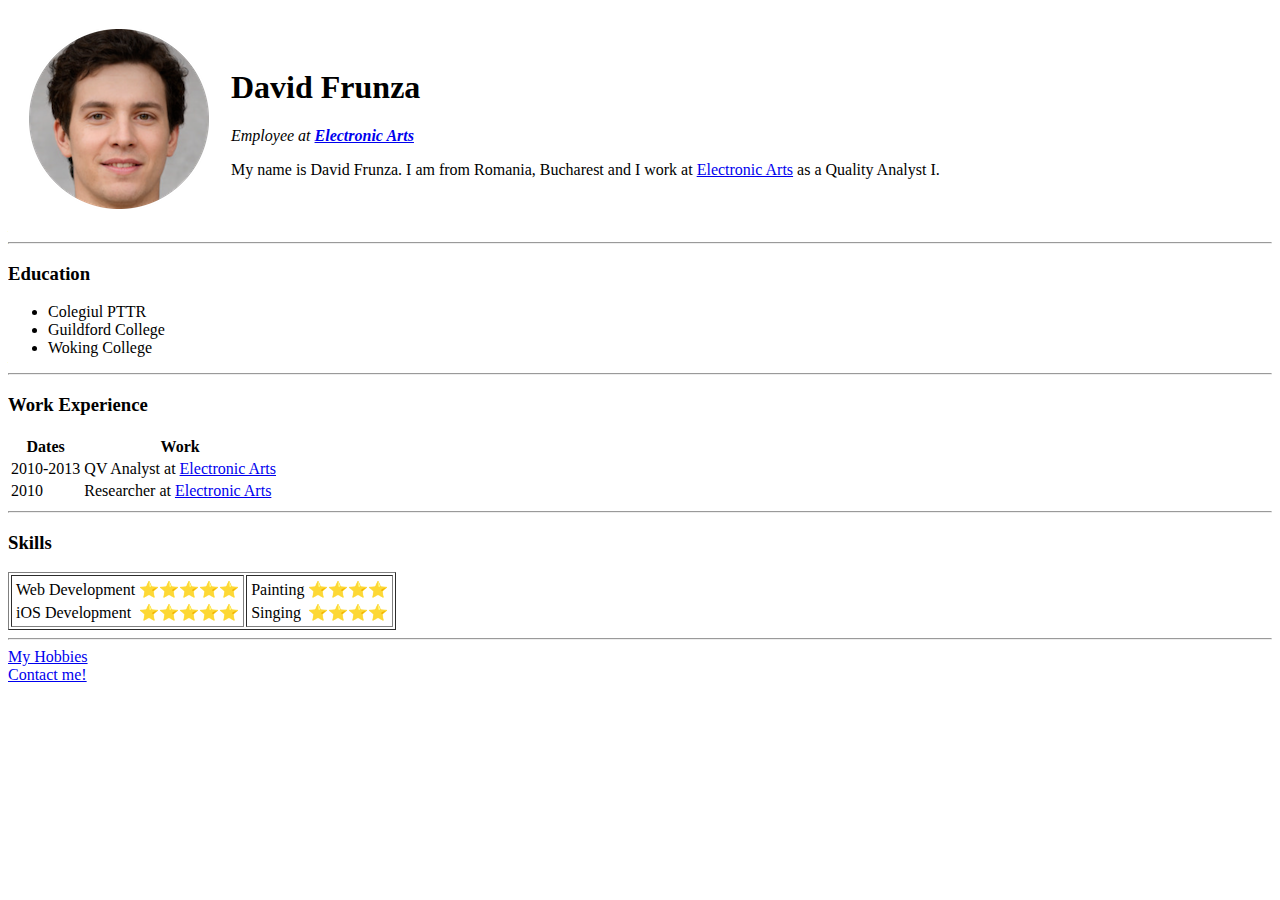
==== index.html @ 229c36d3 "Add initial CV website files" ====
<!DOCTYPE html>
<html>
  <head>
    <meta charset="UTF-8" />
    <title>David's Personal Site</title>
  </head>
  <body>
    <table cellspacing="20">
      <tr>
        <td>
          <img
            src="images/20 - fake-human-circle-img.png"
            alt="Poza de profil"
          />
        </td>
        <td>
          <h1>David Frunza</h1>
          <p>
            <em
              >Employee at
              <strong><a href="https://ea.com">Electronic Arts</a></strong></em
            >
          </p>
          <p>
            My name is David Frunza. I am from Romania, Bucharest and I work at
            <a href="https://ea.com">Electronic Arts</a> as a Quality Analyst I.
          </p>
        </td>
      </tr>
    </table>
    <hr />
    <h3>Education</h3>
    <ul>
      <li>Colegiul PTTR</li>
      <li>Guildford College</li>
      <li>Woking College</li>
    </ul>
    <hr />
    <h3>Work Experience</h3>
    <table>
      <thead>
        <tr>
          <th>Dates</th>
          <th>Work</th>
        </tr>
        <tr>
          <td>2010-2013</td>
          <td>QV Analyst at <a href="https://ea.com">Electronic Arts</a></td>
        </tr>
        <tr>
          <td>2010</td>
          <td>Researcher at <a href="https://ea.com">Electronic Arts</a></td>
        </tr>
      </thead>
    </table>
    <hr />
    <h3>Skills</h3>
    <table border="1">
      <tr>
        <td>
          <table>
            <tr>
              <td>Web Development</td>
              <td>⭐⭐⭐⭐⭐</td>
            </tr>
            <tr>
              <td>iOS Development</td>
              <td>⭐⭐⭐⭐⭐</td>
            </tr>
          </table>
        </td>
        <td>
          <table>
            <tr>
              <td>Painting</td>
              <td>⭐⭐⭐⭐</td>
            </tr>
            <tr>
              <td>Singing</td>
              <td>⭐⭐⭐⭐</td>
            </tr>
          </table>
        </td>
      </tr>
    </table>
    <hr />
    <a href="hobbies.html">My Hobbies</a>
    <br />
    <a href="contact.html">Contact me!</a>
  </body>
</html>
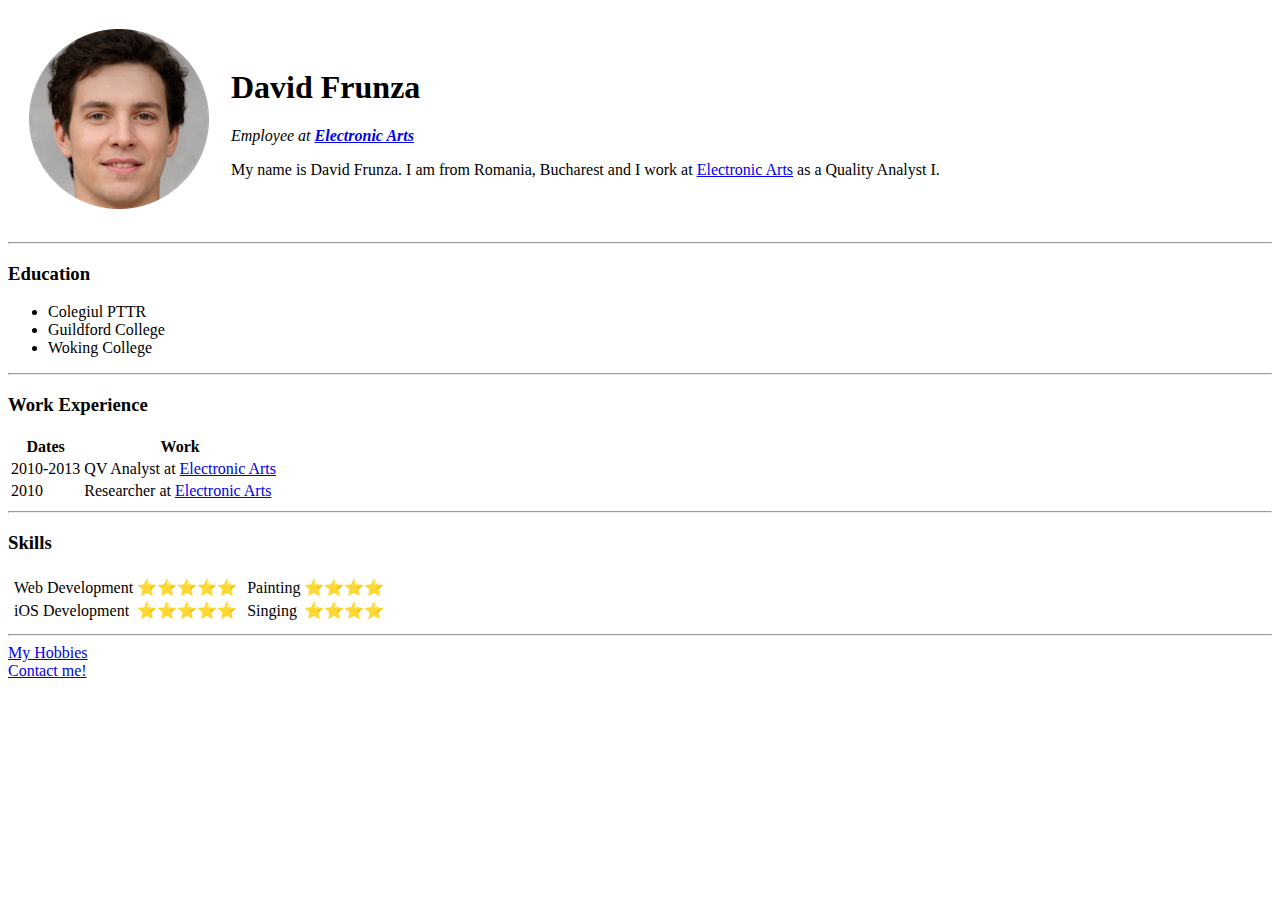
==== commit 2a9af58a: "Update index.html" ====
--- a/index.html
+++ b/index.html
@@ -55,7 +55,7 @@
     </table>
     <hr />
     <h3>Skills</h3>
-    <table border="1">
+    <table>
       <tr>
         <td>
           <table>
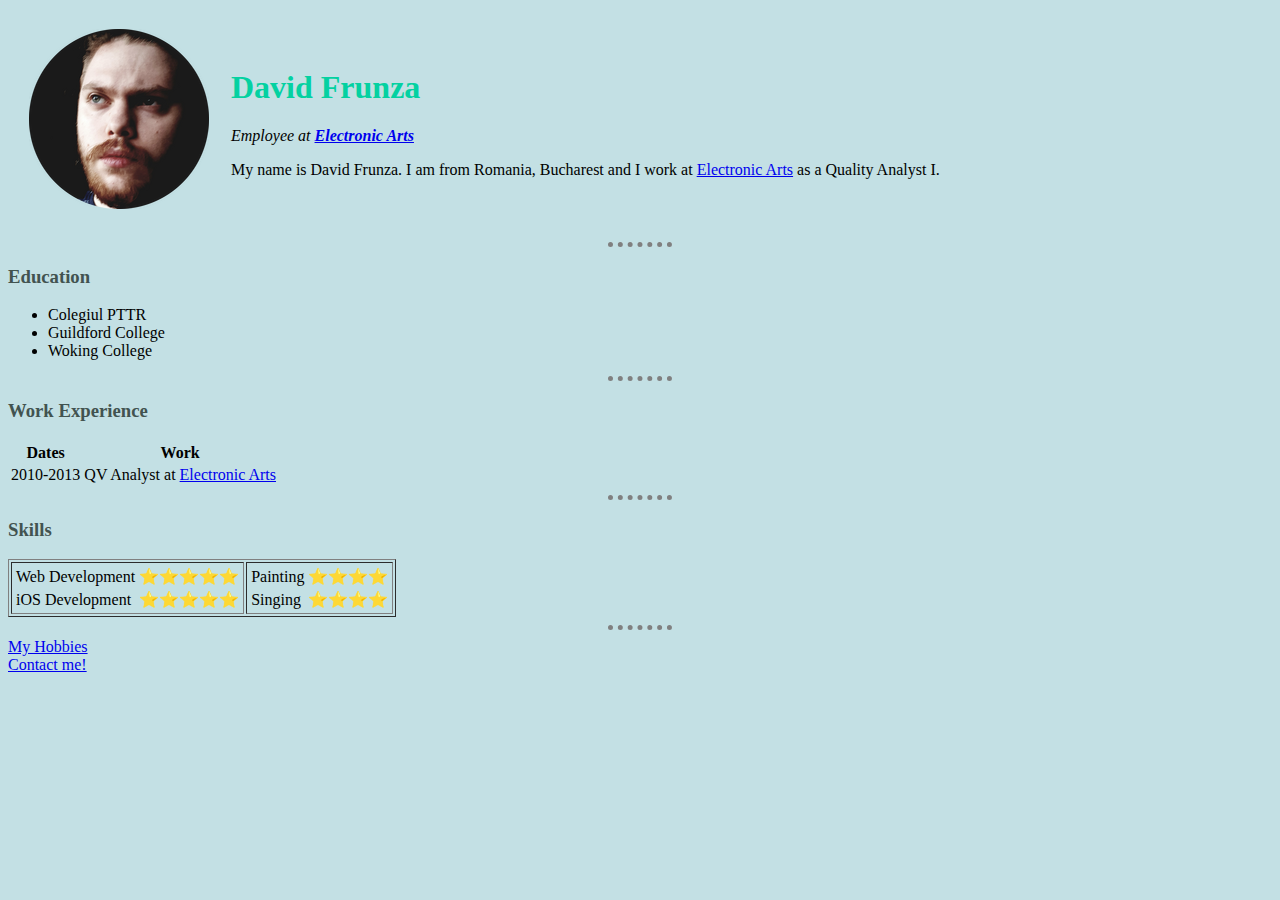
==== commit 7a607628: "Add files via upload" ====
--- a/index.html
+++ b/index.html
@@ -3,15 +3,13 @@
   <head>
     <meta charset="UTF-8" />
     <title>David's Personal Site</title>
+    <link rel="stylesheet" href="css/styles.css" />
   </head>
   <body>
     <table cellspacing="20">
       <tr>
         <td>
-          <img
-            src="images/20 - fake-human-circle-img.png"
-            alt="Poza de profil"
-          />
+          <img src="images/profile-image.png" alt="Poza de profil" />
         </td>
         <td>
           <h1>David Frunza</h1>
@@ -47,15 +45,11 @@
           <td>2010-2013</td>
           <td>QV Analyst at <a href="https://ea.com">Electronic Arts</a></td>
         </tr>
-        <tr>
-          <td>2010</td>
-          <td>Researcher at <a href="https://ea.com">Electronic Arts</a></td>
-        </tr>
       </thead>
     </table>
     <hr />
     <h3>Skills</h3>
-    <table>
+    <table border="1">
       <tr>
         <td>
           <table>
--- a/css/styles.css
+++ b/css/styles.css
@@ -0,0 +1,20 @@
+body {
+  background-color: #c3e0e4;
+}
+hr {
+  border-top: dotted;
+  border-bottom: none;
+  border-left: none;
+  border-right: none;
+  border-color: gray;
+  border-width: 5px;
+  width: 5%;
+}
+
+h1 {
+  color: #04d1a1;
+}
+
+h3 {
+  color: #425350;
+}
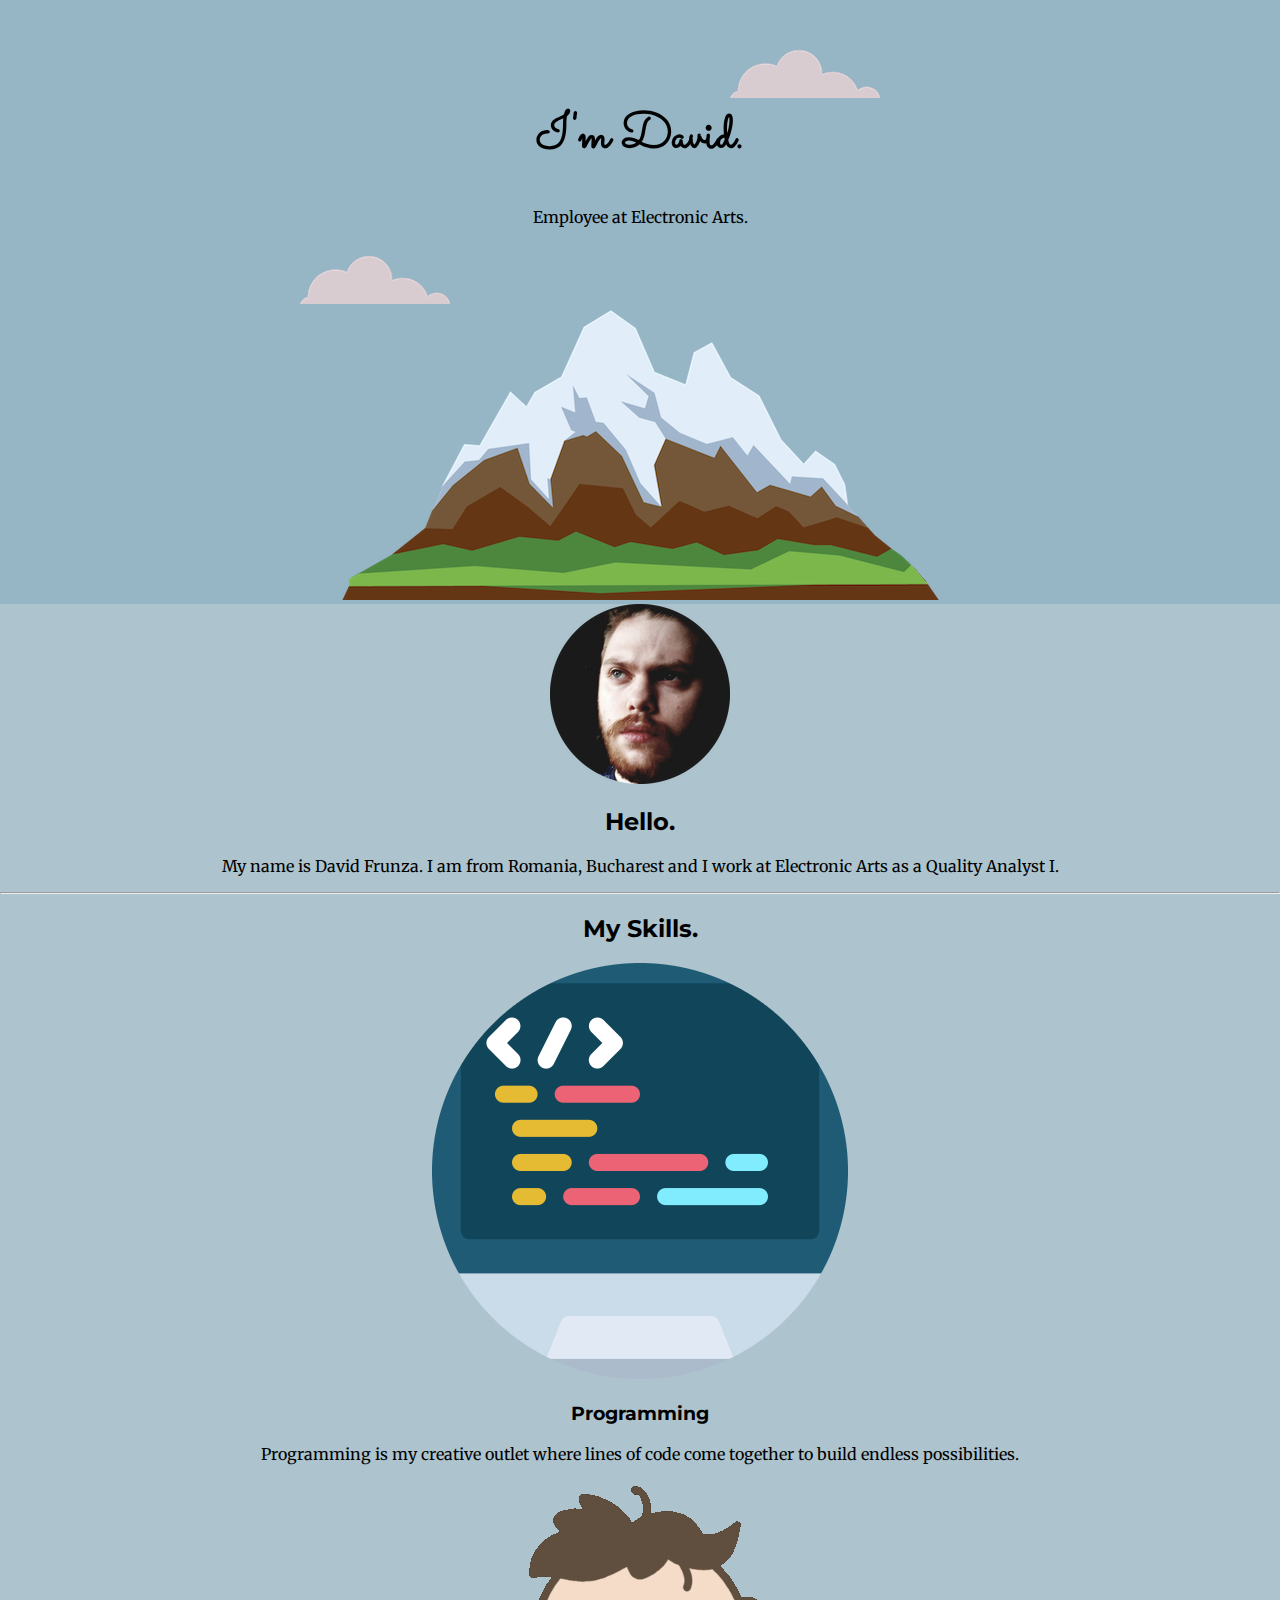
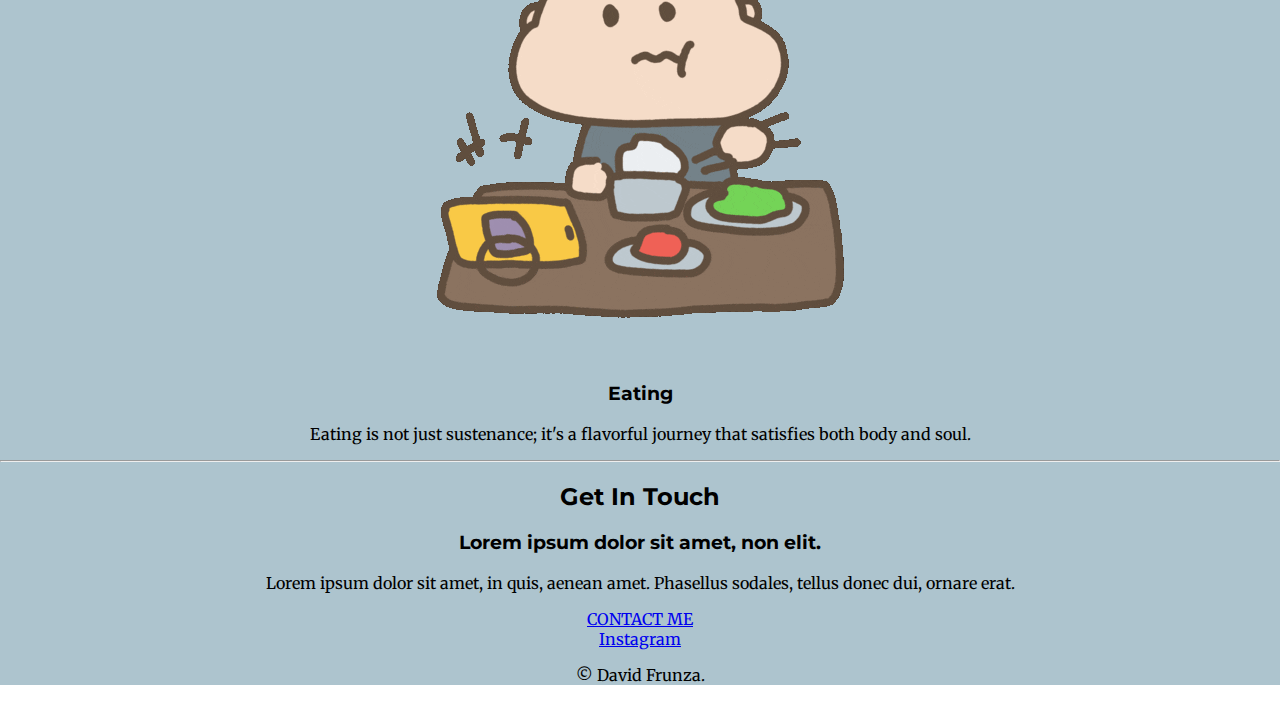
==== commit 0a0e531e: "Add files via upload" ====
--- a/index.html
+++ b/index.html
@@ -1,85 +1,72 @@
 <!DOCTYPE html>
-<html>
+<html lang="en">
   <head>
     <meta charset="UTF-8" />
-    <title>David's Personal Site</title>
+    <meta name="viewport" content="width=device-width, initial-scale=1.0" />
+    <title>My Website</title>
     <link rel="stylesheet" href="css/styles.css" />
+    <link rel="icon" href="favicon.ico" />
+    <link rel="preconnect" href="https://fonts.googleapis.com" />
+    <link rel="preconnect" href="https://fonts.gstatic.com" crossorigin />
+    <link
+      href="https://fonts.googleapis.com/css2?family=Merriweather&family=Montserrat&family=Sacramento&display=swap"
+      rel="stylesheet"
+    />
   </head>
   <body>
-    <table cellspacing="20">
-      <tr>
-        <td>
-          <img src="images/profile-image.png" alt="Poza de profil" />
-        </td>
-        <td>
-          <h1>David Frunza</h1>
+    <div class="topContainer">
+      <img class="topCloud" src="images/cloud.png" alt="cloud-image" />
+      <h1>I'm David.</h1>
+      <p>Employee at Electronic Arts.</p>
+      <img class="bottomCloud" src="images/cloud.png" alt="cloud-image" />
+      <img src="images/mountain.png" alt="mountain-image" />
+    </div>
+    <div class="middleContainer">
+      <div class="profile">
+        <img src="images/profile-picture.png" alt="" />
+        <h2>Hello.</h2>
+        <p>
+          My name is David Frunza. I am from Romania, Bucharest and I work at
+          Electronic Arts as a Quality Analyst I.
+        </p>
+      </div>
+      <hr />
+      <div class="skills">
+        <h2>My Skills.</h2>
+        <div class="skill-row">
+          <img class="skillPhoto1" src="images/programming.png" alt="" />
+          <h3>Programming</h3>
           <p>
-            <em
-              >Employee at
-              <strong><a href="https://ea.com">Electronic Arts</a></strong></em
-            >
+            Programming is my creative outlet where lines of code come together
+            to build endless possibilities.
           </p>
+        </div>
+        <div class="skill-row">
+          <img class="skillPhoto2" src="images/eating.gif" alt="" />
+          <h3>Eating</h3>
           <p>
-            My name is David Frunza. I am from Romania, Bucharest and I work at
-            <a href="https://ea.com">Electronic Arts</a> as a Quality Analyst I.
+            Eating is not just sustenance; it's a flavorful journey that
+            satisfies both body and soul.
           </p>
-        </td>
-      </tr>
-    </table>
-    <hr />
-    <h3>Education</h3>
-    <ul>
-      <li>Colegiul PTTR</li>
-      <li>Guildford College</li>
-      <li>Woking College</li>
-    </ul>
-    <hr />
-    <h3>Work Experience</h3>
-    <table>
-      <thead>
-        <tr>
-          <th>Dates</th>
-          <th>Work</th>
-        </tr>
-        <tr>
-          <td>2010-2013</td>
-          <td>QV Analyst at <a href="https://ea.com">Electronic Arts</a></td>
-        </tr>
-      </thead>
-    </table>
-    <hr />
-    <h3>Skills</h3>
-    <table border="1">
-      <tr>
-        <td>
-          <table>
-            <tr>
-              <td>Web Development</td>
-              <td>⭐⭐⭐⭐⭐</td>
-            </tr>
-            <tr>
-              <td>iOS Development</td>
-              <td>⭐⭐⭐⭐⭐</td>
-            </tr>
-          </table>
-        </td>
-        <td>
-          <table>
-            <tr>
-              <td>Painting</td>
-              <td>⭐⭐⭐⭐</td>
-            </tr>
-            <tr>
-              <td>Singing</td>
-              <td>⭐⭐⭐⭐</td>
-            </tr>
-          </table>
-        </td>
-      </tr>
-    </table>
-    <hr />
-    <a href="hobbies.html">My Hobbies</a>
-    <br />
-    <a href="contact.html">Contact me!</a>
+        </div>
+      </div>
+      <hr />
+      <div class="contact-me">
+        <h2>Get In Touch</h2>
+        <h3>Lorem ipsum dolor sit amet, non elit.</h3>
+        <p>
+          Lorem ipsum dolor sit amet, in quis, aenean amet. Phasellus sodales,
+          tellus donec dui, ornare erat.
+        </p>
+        <a class="btn" href="mailto:name@email.com">CONTACT ME</a>
+      </div>
+    </div>
+
+    <div class="Bottomcontainer">
+      <a class="footer-link" href="https://www.instagram.com/david.baedin"
+        >Instagram</a
+      >
+      <p>© David Frunza.</p>
+    </div>
   </body>
 </html>
--- a/css/styles.css
+++ b/css/styles.css
@@ -1,20 +1,52 @@
+/*
+font-family: 'Merriweather', serif;
+font-family: 'Montserrat', sans-serif;
+font-family: 'Sacramento', cursive;
+*/
+
 body {
-  background-color: #c3e0e4;
+  margin: 0;
+  text-align: center;
+  font-family: "Merriweather", serif;
 }
-hr {
-  border-top: dotted;
-  border-bottom: none;
-  border-left: none;
-  border-right: none;
-  border-color: gray;
-  border-width: 5px;
-  width: 5%;
+
+div {
+  background-color: #adc4ce;
 }
 
 h1 {
-  color: #04d1a1;
+  margin-top: 0;
+  font-family: "Sacramento", cursive;
+  font-size: 50px;
+}
+
+h2 {
+  font-family: "Montserrat", sans-serif;
 }
 
 h3 {
-  color: #425350;
+  font-family: "Montserrat", sans-serif;
 }
+.topContainer {
+  position: relative;
+  padding-top: 100px;
+  background-color: #96b6c5;
+}
+
+.middleContainer {
+}
+
+.bottomContainer {
+}
+
+.bottomCloud {
+  position: absolute;
+  left: 300px;
+  bottom: 300px;
+}
+
+.topCloud {
+  position: absolute;
+  right: 400px;
+  top: 50px;
+}
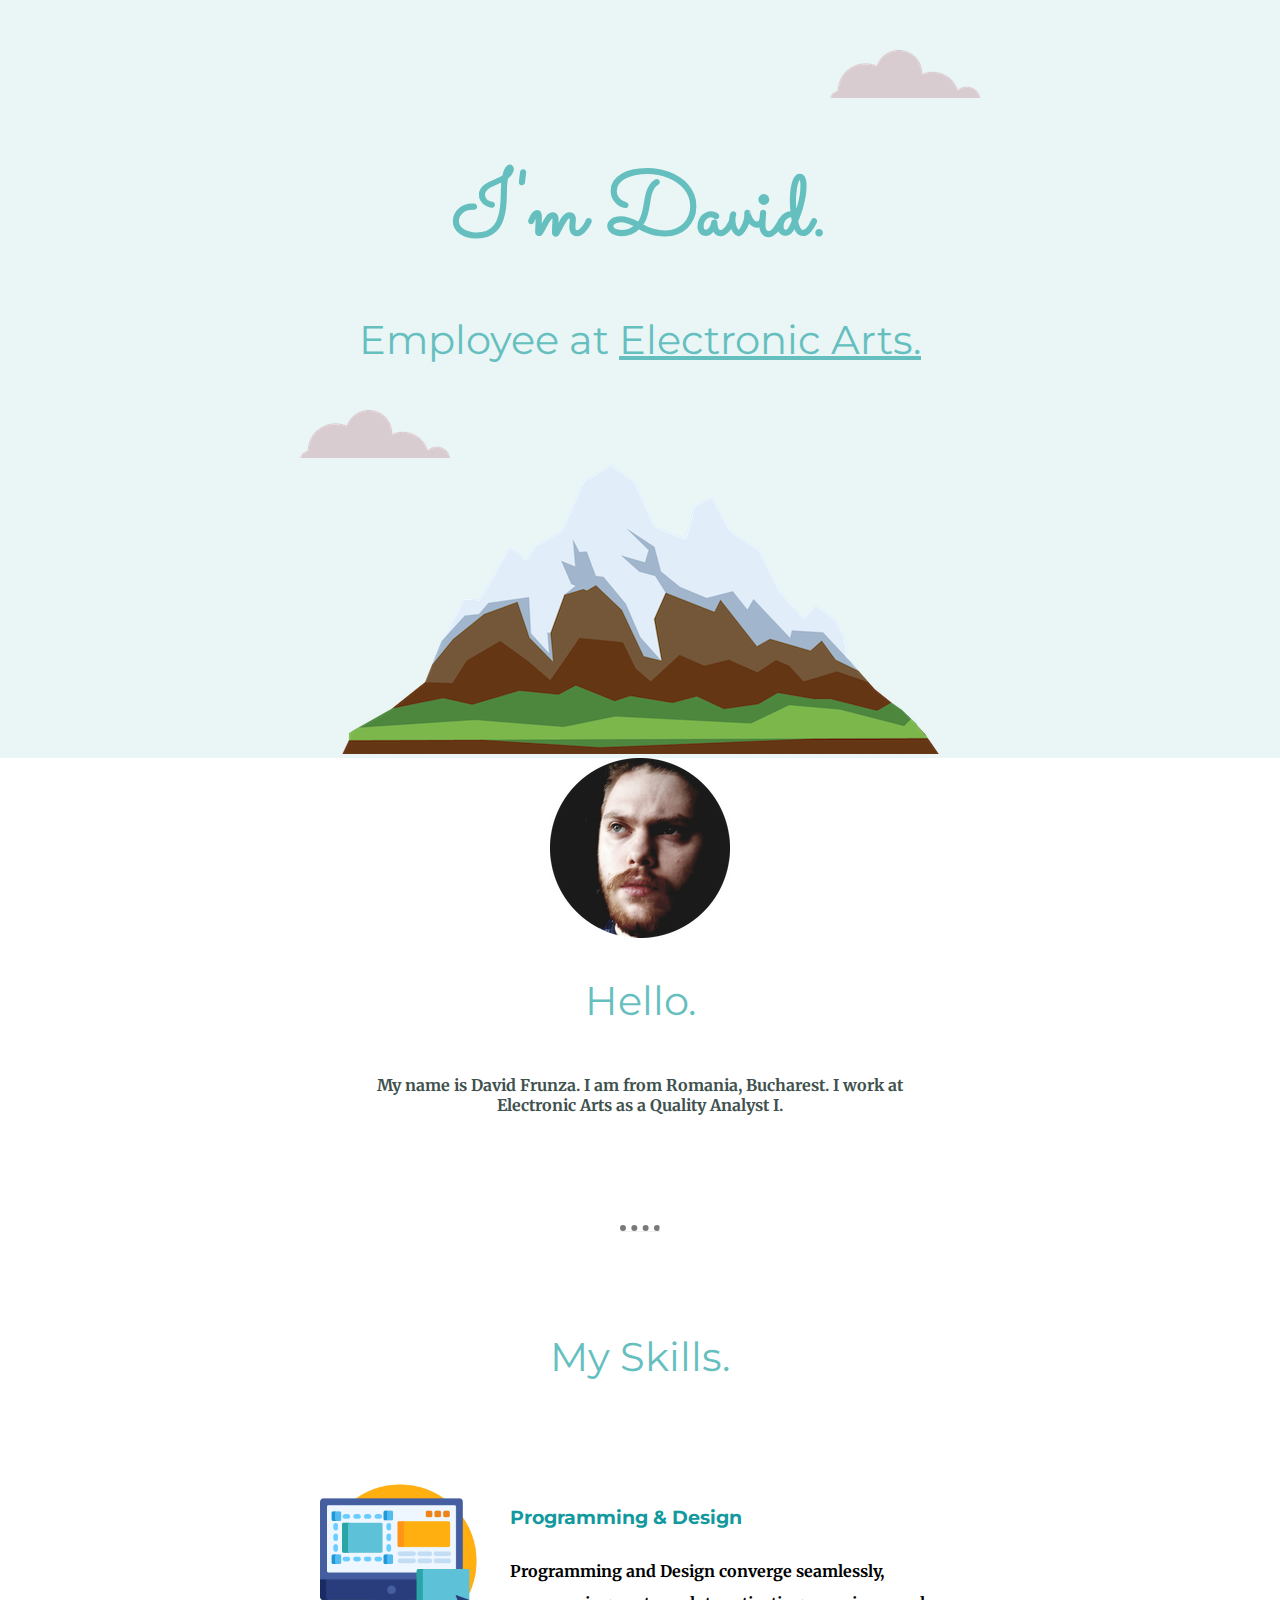
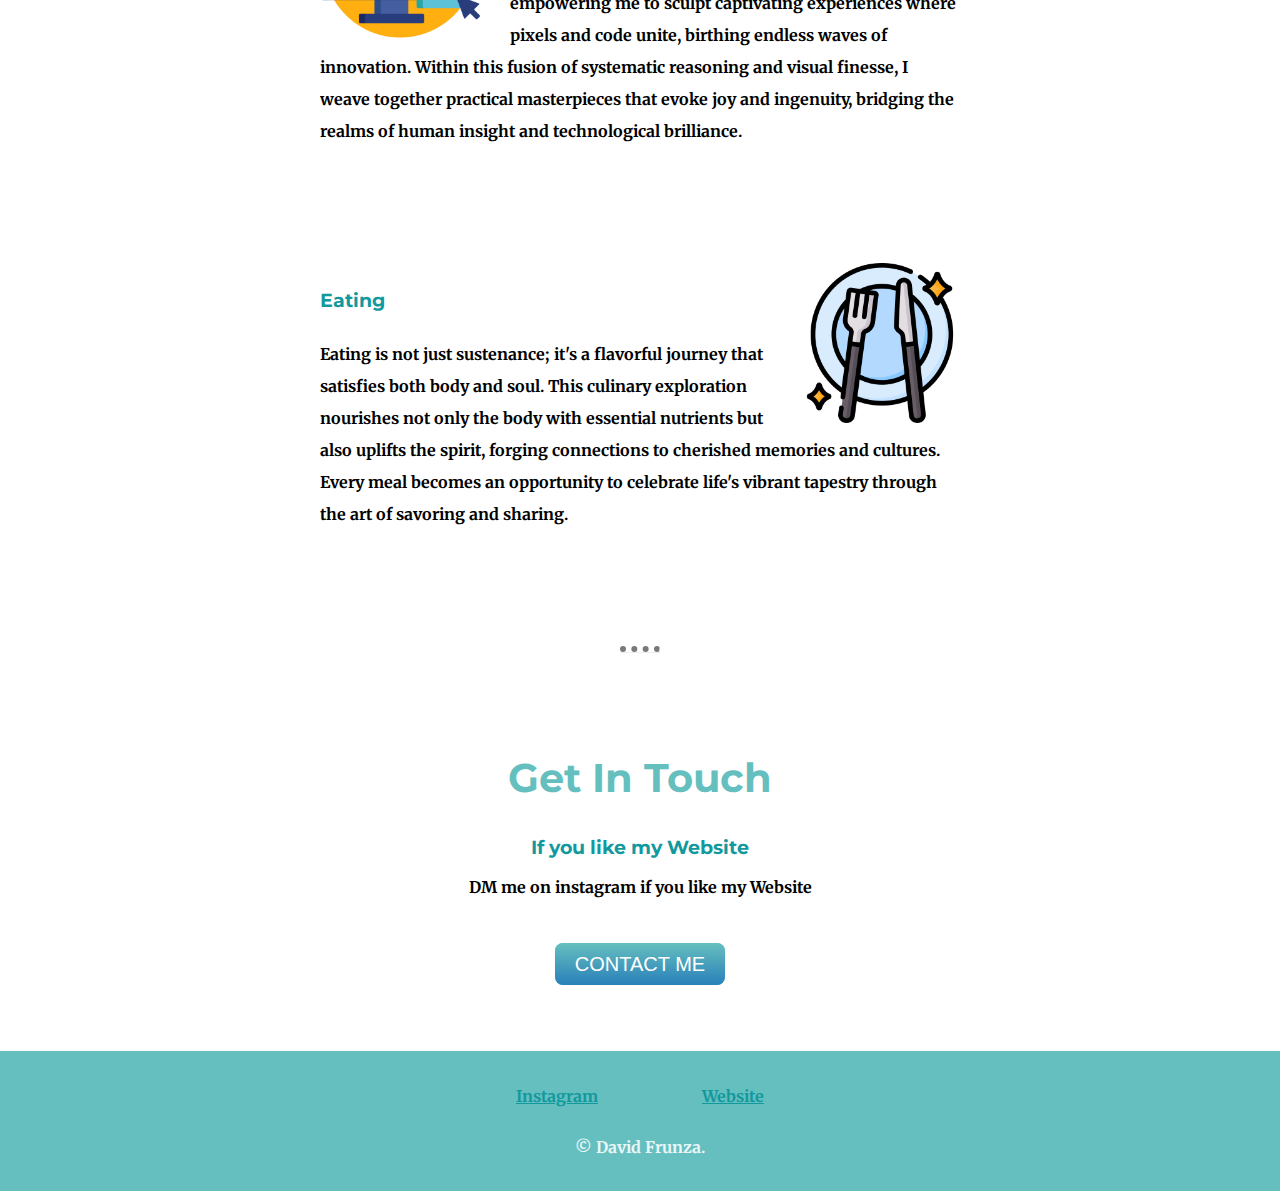
==== commit ce724b36: "Add files via upload" ====
--- a/index.html
+++ b/index.html
@@ -17,7 +17,7 @@
     <div class="topContainer">
       <img class="topCloud" src="images/cloud.png" alt="cloud-image" />
       <h1>I'm David.</h1>
-      <p>Employee at Electronic Arts.</p>
+      <h2>Employee at <span class="ElectronicArts">Electronic Arts.</span></h2>
       <img class="bottomCloud" src="images/cloud.png" alt="cloud-image" />
       <img src="images/mountain.png" alt="mountain-image" />
     </div>
@@ -25,8 +25,8 @@
       <div class="profile">
         <img src="images/profile-picture.png" alt="" />
         <h2>Hello.</h2>
-        <p>
-          My name is David Frunza. I am from Romania, Bucharest and I work at
+        <p class="introduction">
+          My name is David Frunza. I am from Romania, Bucharest. I work at
           Electronic Arts as a Quality Analyst I.
         </p>
       </div>
@@ -34,39 +34,38 @@
       <div class="skills">
         <h2>My Skills.</h2>
         <div class="skill-row">
-          <img class="skillPhoto1" src="images/programming.png" alt="" />
-          <h3>Programming</h3>
+          <img class="programming" src="images/programming.png" alt="" />
+          <h3>Programming & Design</h3>
           <p>
-            Programming is my creative outlet where lines of code come together
-            to build endless possibilities.
+            Programming and Design converge seamlessly, empowering me to sculpt captivating experiences where pixels and code unite, birthing endless waves of innovation. Within this fusion of systematic reasoning and visual finesse, I weave together practical masterpieces that evoke joy and ingenuity, bridging the realms of human insight and technological brilliance.
           </p>
         </div>
         <div class="skill-row">
-          <img class="skillPhoto2" src="images/eating.gif" alt="" />
+          <img class="eating" src="images/eating.png" alt="" />
           <h3>Eating</h3>
           <p>
-            Eating is not just sustenance; it's a flavorful journey that
-            satisfies both body and soul.
+            Eating is not just sustenance; it's a flavorful journey that satisfies both body and soul. This culinary exploration nourishes not only the body with essential nutrients but also uplifts the spirit, forging connections to cherished memories and cultures. Every meal becomes an opportunity to celebrate life's vibrant tapestry through the art of savoring and sharing.
           </p>
         </div>
       </div>
+    </div>
       <hr />
       <div class="contact-me">
-        <h2>Get In Touch</h2>
-        <h3>Lorem ipsum dolor sit amet, non elit.</h3>
-        <p>
-          Lorem ipsum dolor sit amet, in quis, aenean amet. Phasellus sodales,
-          tellus donec dui, ornare erat.
+        <h2><span class="textbottom">Get In Touch</span></h2>
+        <h3>If you like my Website</h3>
+        <p class="DM">
+          DM me on instagram if you like my Website
         </p>
-        <a class="btn" href="mailto:name@email.com">CONTACT ME</a>
+      </div>
+      <div class="button">
+        <a class="btn" href="https://instagram.com/david.baedin">CONTACT ME</a>
       </div>
     </div>
 
-    <div class="Bottomcontainer">
-      <a class="footer-link" href="https://www.instagram.com/david.baedin"
-        >Instagram</a
-      >
-      <p>© David Frunza.</p>
+    <div class="BottomContainer">
+      <a class="website1" href="https://instagram.com/david.baedin">Instagram</a>
+      <a class="website2" href="https://baedin2000.github.io/cv">Website</a>
+      <p class="numefinal">© David Frunza.</p>
     </div>
   </body>
-</html>
+</html>--- a/css/styles.css
+++ b/css/styles.css
@@ -10,33 +10,65 @@
   font-family: "Merriweather", serif;
 }
 
-div {
-  background-color: #adc4ce;
-}
-
 h1 {
-  margin-top: 0;
+  color: #66bfbf;
+  margin: 50px auto 0 auto;
   font-family: "Sacramento", cursive;
-  font-size: 50px;
+  font-size: 5.625rem;
 }
 
 h2 {
+  color: #66bfbf;
   font-family: "Montserrat", sans-serif;
+  font-size: 2.5rem;
+  font-weight: normal;
 }
 
 h3 {
+  color: #11999e;
   font-family: "Montserrat", sans-serif;
 }
+p {
+  font-weight: bold;
+}
+
 .topContainer {
   position: relative;
   padding-top: 100px;
-  background-color: #96b6c5;
+  background-color: #eaf6f6;
 }
 
-.middleContainer {
+.BottomContainer {
+  color: #eaf6f6;
+  background-color: #66bfbf;
+  padding-top: 30px;
+  padding-bottom: 60px;
+  margin-bottom: 0;
+  height: 50px;
 }
 
-.bottomContainer {
+.contact-me {
+  margin: 100px auto 100px auto;
+  width: 100%;
+  height: 100px;
+}
+
+.skill-row {
+  width: 50%;
+  margin: 100px auto 100px auto;
+  text-align: left;
+  line-height: 2;
+  overflow: auto;
+}
+
+.ElectronicArts {
+  text-decoration: underline;
+}
+
+.topCloud {
+  position: absolute;
+  right: 300px;
+  top: 50px;
 }
 
 .bottomCloud {
@@ -45,8 +77,73 @@
   bottom: 300px;
 }
 
-.topCloud {
-  position: absolute;
-  right: 400px;
-  top: 50px;
+.programming {
+  width: 25%;
+  float: left;
+  margin-right: 30px;
 }
+.eating {
+  width: 25%;
+  float: right;
+  margin-left: 30px;
+}
+
+hr {
+  border-top: 6px dotted #797979;
+  border-left: 0;
+  width: 3%;
+  margin: 100px auto 100px auto;
+}
+
+.introduction {
+  width: 560px;
+  height: 50px;
+  margin: 50px auto 50px auto;
+  color: #40514e;
+}
+
+.textbottom {
+  font-weight: bold;
+}
+.button {
+  margin-bottom: 75px;
+}
+
+.btn {
+  margin: 50px auto 50px auto;
+  background: #66bfbf;
+  background-image: -webkit-linear-gradient(top, #66bfbf, #2980b9);
+  background-image: -moz-linear-gradient(top, #66bfbf, #2980b9);
+  background-image: -ms-linear-gradient(top, #66bfbf, #2980b9);
+  background-image: -o-linear-gradient(top, #66bfbf, #2980b9);
+  background-image: linear-gradient(to bottom, #66bfbf, #2980b9);
+  -webkit-border-radius: 28;
+  -moz-border-radius: 28;
+  border-radius: 8px;
+  font-family: Arial;
+  color: #ffffff;
+  font-size: 20px;
+  padding: 10px 20px 10px 20px;
+  text-decoration: none;
+}
+
+.website1 {
+  font-weight: bold;
+  line-height: 30px;
+  color: #11999e;
+  margin-bottom: 20px;
+  margin-right: 50px;
+}
+.website2 {
+  font-weight: bold;
+  line-height: 30px;
+  color: #11999e;
+  margin-bottom: 20px;
+  margin-left: 50px;
+}
+
+.numefinal {
+  position: relative;
+  margin-bottom: 50px;
+  top: 10px;
+}
